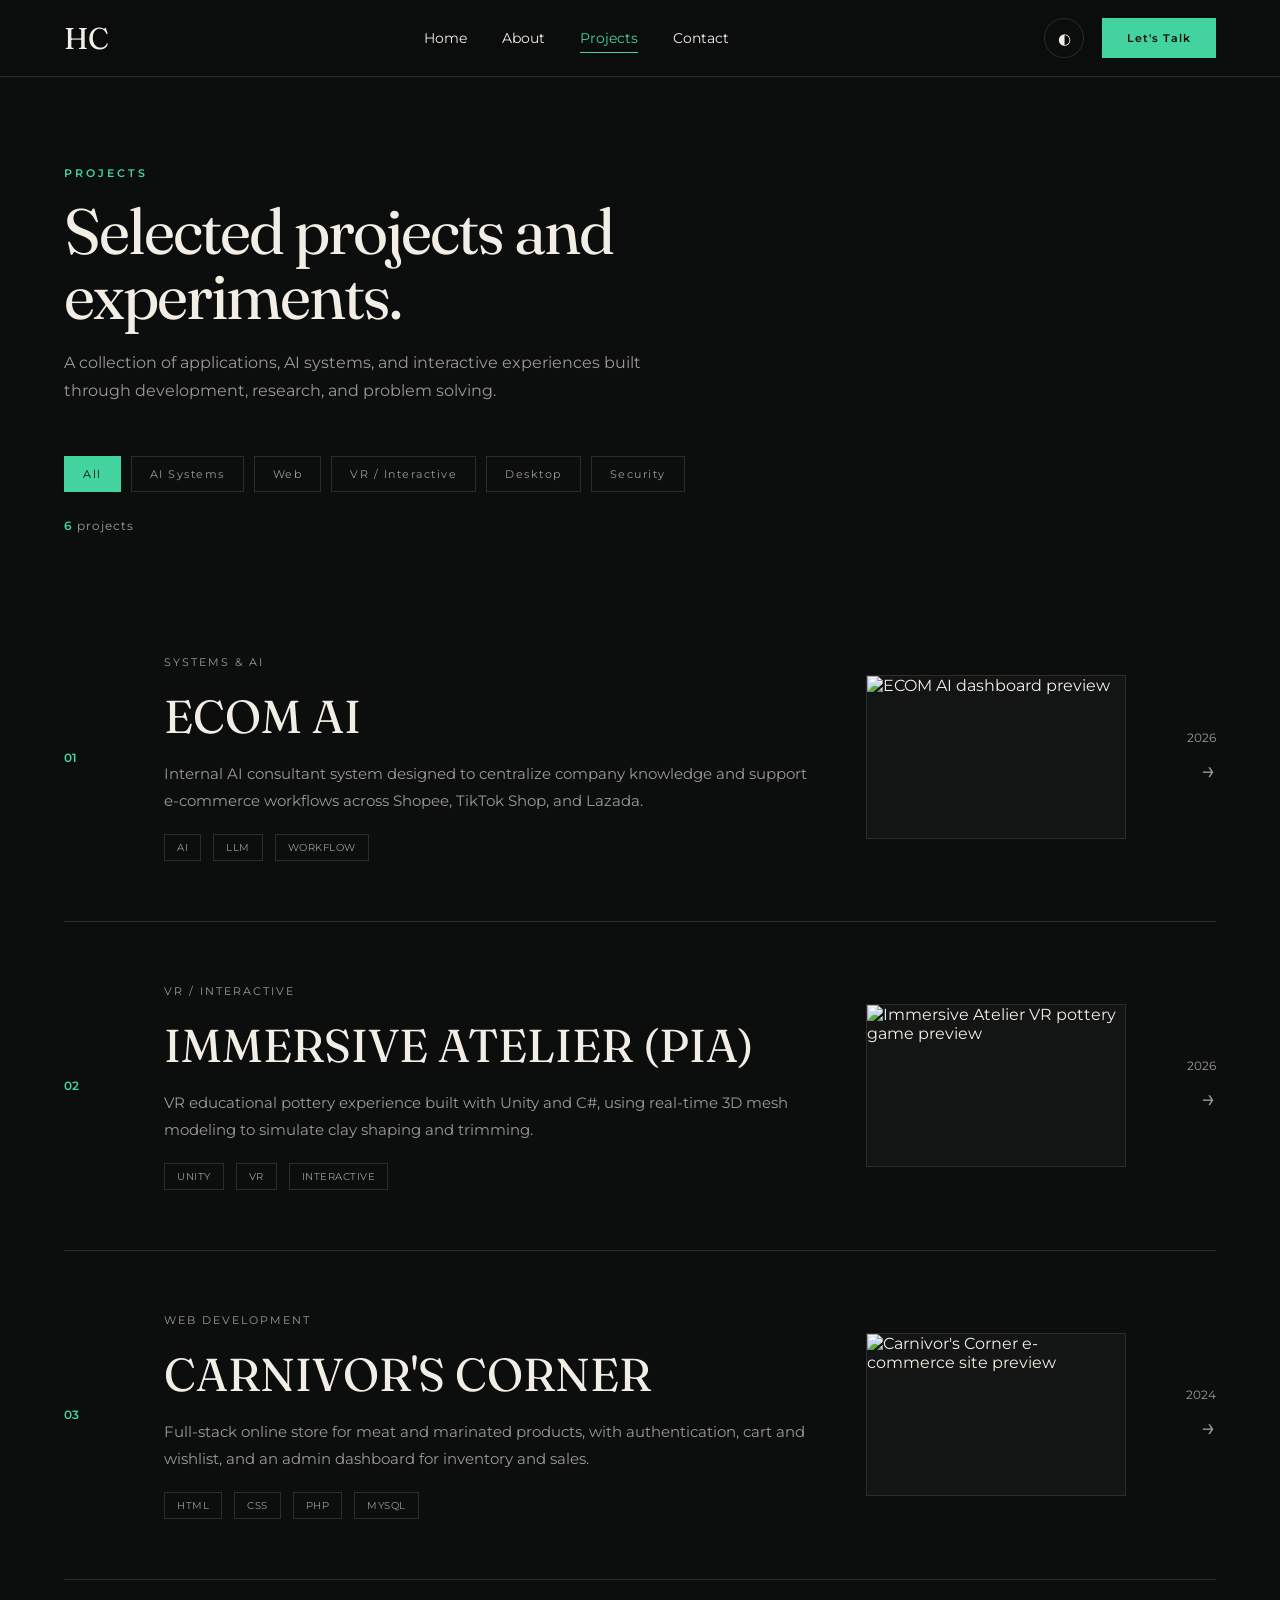
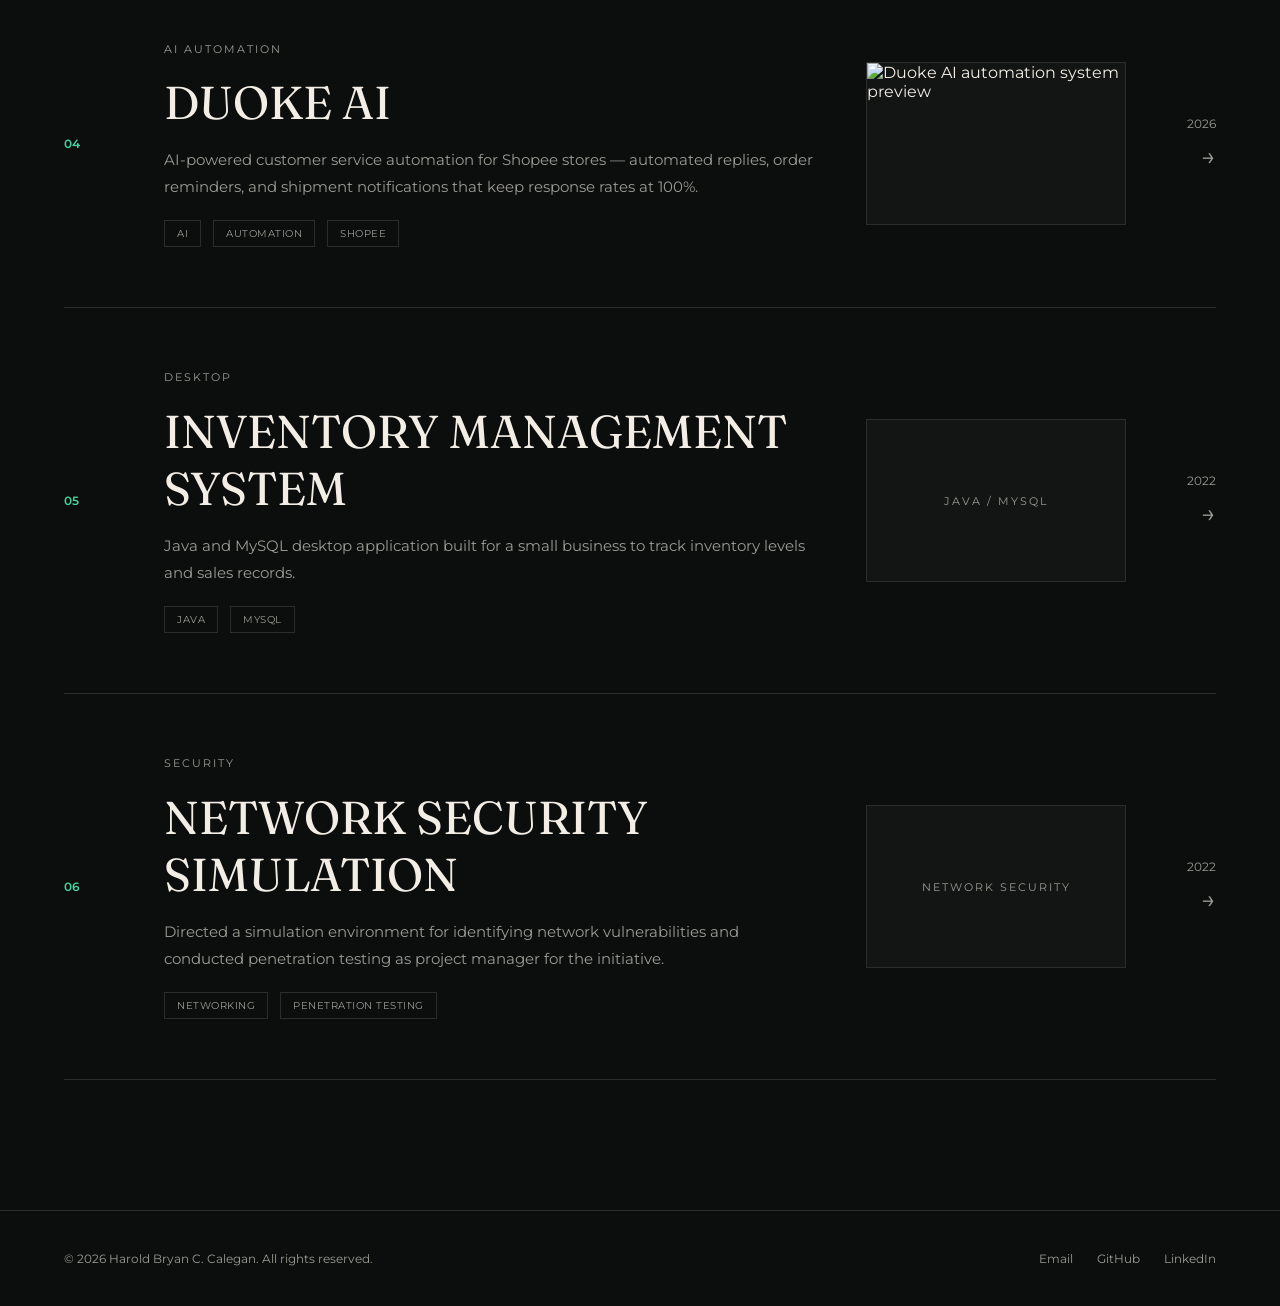
==== projects.html @ 91622338 "Rename Projects.html to projects.html" ====
<!DOCTYPE html>
<html lang="en">
<head>
    <meta charset="UTF-8">
    <meta name="viewport" content="width=device-width, initial-scale=1.0">
    <meta name="description" content="Selected projects by Harold Bryan C. Calegan — web development, AI systems, and interactive experiences.">
    <title>Projects — Harold Calegan</title>
    <link rel="preconnect" href="https://fonts.googleapis.com">
    <link rel="preconnect" href="https://fonts.gstatic.com" crossorigin>
    <link href="https://fonts.googleapis.com/css2?family=Fraunces:ital,opsz,wght@0,9..144,300..600;1,9..144,300..600&family=Montserrat:ital,wght@0,100..900;1,100..900&display=swap" rel="stylesheet">
    <link rel="stylesheet" href="Style.css">
    <script src="Scripts.js" defer></script>
</head>

<body>
    <!-- NAVIGATION -->
    <header class="site-header">
        <div class="container nav-container">
            <a href="index.html" class="logo"> HC </a>

            <nav class="main-nav" id="main-nav">
                <a href="index.html" class="nav-link">Home</a>
                <a href="index.html#about" class="nav-link">About</a>
                <a href="projects.html" class="nav-link">Projects</a>
                <a href="index.html#contact" class="nav-link">Contact</a>
            </nav>

            <div class="nav-actions">
                <button class="theme-toggle" id="theme-toggle" type="button" aria-label="Change website theme">
                    ◐
                </button>

                <a href="index.html#contact" class="contact-button">Let's Talk</a>

                <button class="nav-toggle" id="nav-toggle" type="button" aria-label="Toggle navigation menu" aria-expanded="false">
                    <span></span>
                </button>
            </div>
        </div>
    </header>

    <main>
        <section class="projects-page">
            <div class="container">

                <div class="project-header">
                    <p class="section-label"> Projects</p>
                    <h1 class="project-title"> Selected projects and experiments.</h1>
                    <p class="projects-description">A collection of applications, AI systems,
                        and interactive experiences built through
                        development, research, and problem solving. </p>
                </div>

                <!-- FILTER -->
                <div class="project-filter">
                    <button class="filter-btn active" data-filter="all">All</button>
                    <button class="filter-btn" data-filter="ai">AI Systems</button>
                    <button class="filter-btn" data-filter="web">Web</button>
                    <button class="filter-btn" data-filter="interactive">VR / Interactive</button>
                    <button class="filter-btn" data-filter="desktop">Desktop</button>
                    <button class="filter-btn" data-filter="security">Security</button>
                </div>

                <p class="project-total"><span id="project-number">6</span> projects</p>

                <!-- PROJECT LIST -->
                <div class="all-project-list">

                    <!-- ECOM AI -->
                    <a href="project-ecom-ai.html" class="all-project-row" data-category="ai">
                        <span class="row-number"> 01 </span>
                        <div class="row-info">
                            <p> SYSTEMS &amp; AI </p>
                            <h2> ECOM AI </h2>
                            <p> Internal AI consultant system designed
                                to centralize company knowledge and
                                support e-commerce workflows across
                                Shopee, TikTok Shop, and Lazada.</p>
                            <div class="row-tags">
                                <span> AI </span>
                                <span> LLM </span>
                                <span> WORKFLOW </span>
                            </div>
                        </div>
                        <div class="row-image">
                            <img src="assets/ECOM AI/ECOM AI 1.jpg" alt="ECOM AI dashboard preview">
                        </div>
                        <div class="row-meta">
                            <span>2026</span>
                            <span class="row-arrow"> → </span>
                        </div>
                    </a>

                    <!-- IMMERSIVE ATELIER -->
                    <a href="project-immersive-atelier.html" class="all-project-row" data-category="interactive">
                        <span class="row-number"> 02 </span>
                        <div class="row-info">
                            <p> VR / INTERACTIVE </p>
                            <h2> IMMERSIVE ATELIER (PIA) </h2>
                            <p> VR educational pottery experience built with
                                Unity and C#, using real-time 3D mesh modeling
                                to simulate clay shaping and trimming.</p>
                            <div class="row-tags">
                                <span> UNITY </span>
                                <span> VR </span>
                                <span> INTERACTIVE </span>
                            </div>
                        </div>
                        <div class="row-image">
                            <img src="assets/PIA/IMAGE 1.png" alt="Immersive Atelier VR pottery game preview">
                        </div>
                        <div class="row-meta">
                            <span>2026</span>
                            <span class="row-arrow"> → </span>
                        </div>
                    </a>

                    <!-- CARNIVOR'S CORNER -->
                    <a href="project-carnivors-corner.html" class="all-project-row" data-category="web">
                        <span class="row-number"> 03 </span>
                        <div class="row-info">
                            <p> WEB DEVELOPMENT </p>
                            <h2> CARNIVOR'S CORNER </h2>
                            <p> Full-stack online store for meat and marinated
                                products, with authentication, cart and wishlist,
                                and an admin dashboard for inventory and sales.</p>
                            <div class="row-tags">
                                <span> HTML </span>
                                <span> CSS </span>
                                <span> PHP </span>
                                <span> MYSQL </span>
                            </div>
                        </div>
                        <div class="row-image">
                            <img src="assets/CARNIVOR'S CORNER/IMG 1.png" alt="Carnivor's Corner e-commerce site preview">
                        </div>
                        <div class="row-meta">
                            <span>2024</span>
                            <span class="row-arrow"> → </span>
                        </div>
                    </a>

                    <!-- DUOKE AI -->
                    <a href="project-duoke-ai.html" class="all-project-row" data-category="ai">
                        <span class="row-number"> 04 </span>
                        <div class="row-info">
                            <p> AI AUTOMATION </p>
                            <h2> DUOKE AI </h2>
                            <p> AI-powered customer service automation for Shopee
                                stores — automated replies, order reminders, and
                                shipment notifications that keep response rates at 100%.</p>
                            <div class="row-tags">
                                <span> AI </span>
                                <span> AUTOMATION </span>
                                <span> SHOPEE </span>
                            </div>
                        </div>
                        <div class="row-image">
                            <img src="assets/DUOKE AI/IMG 1.png" alt="Duoke AI automation system preview">
                        </div>
                        <div class="row-meta">
                            <span>2026</span>
                            <span class="row-arrow"> → </span>
                        </div>
                    </a>

                    <!-- INVENTORY MANAGEMENT SYSTEM -->
                    <a href="project-inventory-system.html" class="all-project-row" data-category="desktop">
                        <span class="row-number"> 05 </span>
                        <div class="row-info">
                            <p> DESKTOP </p>
                            <h2> INVENTORY MANAGEMENT SYSTEM </h2>
                            <p> Java and MySQL desktop application built for a small
                                business to track inventory levels and sales records.</p>
                            <div class="row-tags">
                                <span> JAVA </span>
                                <span> MYSQL </span>
                            </div>
                        </div>
                        <div class="row-image placeholder">
                            JAVA / MYSQL
                        </div>
                        <div class="row-meta">
                            <span>2022</span>
                            <span class="row-arrow"> → </span>
                        </div>
                    </a>

                    <!-- NETWORK SECURITY SIMULATION -->
                    <a href="project-network-security.html" class="all-project-row" data-category="security">
                        <span class="row-number"> 06 </span>
                        <div class="row-info">
                            <p> SECURITY </p>
                            <h2> NETWORK SECURITY SIMULATION </h2>
                            <p> Directed a simulation environment for identifying network
                                vulnerabilities and conducted penetration testing as
                                project manager for the initiative.</p>
                            <div class="row-tags">
                                <span> NETWORKING </span>
                                <span> PENETRATION TESTING </span>
                            </div>
                        </div>
                        <div class="row-image placeholder">
                            NETWORK SECURITY
                        </div>
                        <div class="row-meta">
                            <span>2022</span>
                            <span class="row-arrow"> → </span>
                        </div>
                    </a>

                </div>
            </div>
        </section>
    </main>

    <!--Footer-->
    <footer class="site-footer">
        <div class="container">
            <p>&copy; <span id="current-year">2026</span> Harold Bryan C. Calegan. All rights reserved.</p>
            <div class="footer-links">
                <a href="mailto:caleganh@gmail.com">Email</a>
                <a href="https://github.com/HaruuuuuCalegan" target="_blank" rel="noopener noreferrer">GitHub</a>
                <a href="https://linkedin.com/in/harold-calegan-2b335b333" target="_blank" rel="noopener noreferrer">LinkedIn</a>
            </div>
        </div>
    </footer>
</body>
</html>
---- Style.css ----
/* ========================================
   ROOT VARIABLES
========================================= */

:root {

    --bg:#0c0d0d;
    --surface:#131514;
    --surface-soft:#181a18;

    --text:#f3eee5;
    --muted:#9b9b95;

    --border:#2b2d2a;

    --accent:#43d39e;
    --accent-dim: rgba(67,211,158,.14);

    --button-text:#08100d;

    --serif:"Fraunces", "Times New Roman", serif;
    --sans:"Montserrat", sans-serif;

    --header-h: 76px;

    --ease: cubic-bezier(.16,.84,.44,1);

}


[data-theme="light"] {

    --bg:#f5f2ea;
    --surface:#ffffff;
    --surface-soft:#faf9f5;

    --text:#171817;
    --muted:#666861;

    --border:#dedbd2;

    --accent:#18865b;
    --accent-dim: rgba(24,134,91,.10);

    --button-text:#ffffff;

}


/* ========================================
   RESET
========================================= */


* {

    margin:0;
    padding:0;

    box-sizing:border-box;

}


html {

    scroll-behavior:smooth;

}

@media (prefers-reduced-motion: reduce) {
    html { scroll-behavior:auto; }
    *, *::before, *::after {
        animation-duration:.01ms !important;
        animation-iteration-count:1 !important;
        transition-duration:.01ms !important;
        scroll-behavior:auto !important;
    }
}


body {

    background:var(--bg);

    color:var(--text);

    font-family:var(--sans);

    transition:
    background .4s ease,
    color .4s ease;

}


a {

    color:inherit;

    text-decoration:none;

}


img {

    max-width:100%;

    display:block;

}

button {
    font-family:var(--sans);
}


.container {

    width:min(1200px,90%);

    margin:auto;

}

:focus-visible {
    outline: 2px solid var(--accent);
    outline-offset: 3px;
}


/* ========================================
   TYPOGRAPHY
========================================= */


h1,
h2,
h3 {

    font-family:var(--serif);

    font-weight:400;

    font-optical-sizing: auto;

}


.section-label {

    color:var(--accent);

    font-size:11px;

    font-weight:600;

    letter-spacing:3px;

    text-transform:uppercase;

}


.section-title {

    font-size:clamp(45px,6vw,80px);

    line-height:.95;

    letter-spacing:-2px;

}



/* ========================================
   HEADER
========================================= */


.site-header {

    position:fixed;

    top:0;

    left:0;

    width:100%;

    z-index:1000;


    background:

    color-mix(
        in srgb,
        var(--bg) 80%,
        transparent
    );


    backdrop-filter:blur(15px);


    border-bottom:

    1px solid var(--border);

}


.nav-container {

    height:var(--header-h);

    display:flex;

    align-items:center;

    justify-content:space-between;

}



.logo {

    font-family:var(--serif);

    font-size:30px;

    letter-spacing:-1px;

}



.main-nav {

    display:flex;

    gap:35px;

}



.nav-link {

    position:relative;

    font-size:14px;

    color:var(--text);

    transition:.3s;

}

.nav-link::after {
    content:"";
    position:absolute;
    left:0;
    bottom:-6px;
    width:0;
    height:1px;
    background:var(--accent);
    transition:width .3s var(--ease);
}

.nav-link:hover::after,
.nav-link.active::after {
    width:100%;
}

.nav-link.active {
    color:var(--accent);
}



.nav-link:hover {

    color:var(--accent);

}



.nav-actions {

    display:flex;

    align-items:center;

    gap:18px;

}



.theme-toggle {

    width:40px;

    height:40px;

    border-radius:50%;


    border:

    1px solid var(--border);


    background:transparent;

    color:var(--text);

    cursor:pointer;

    font-size:15px;

    display:flex;
    align-items:center;
    justify-content:center;


    transition:.3s;

}



.theme-toggle:hover {

    border-color:var(--accent);

    color:var(--accent);

}



.contact-button {

    padding:

    13px 25px;


    background:var(--accent);

    color:var(--button-text);


    font-size:11px;

    font-weight:600;

    letter-spacing:1px;


    transition:.3s;

}



.contact-button:hover {

    transform:translateY(-2px);

}


/* MOBILE NAV TOGGLE */

.nav-toggle {

    display:none;

    width:40px;
    height:40px;
    border:1px solid var(--border);
    border-radius:50%;
    background:transparent;
    cursor:pointer;
    position:relative;

}

.nav-toggle span,
.nav-toggle span::before,
.nav-toggle span::after {
    content:"";
    position:absolute;
    left:11px;
    width:18px;
    height:1px;
    background:var(--text);
    transition:.3s var(--ease);
}

.nav-toggle span { top:19px; }
.nav-toggle span::before { top:-6px; }
.nav-toggle span::after { top:6px; }

.nav-toggle.open span { background:transparent; }
.nav-toggle.open span::before { top:0; transform:rotate(45deg); background:var(--accent); }
.nav-toggle.open span::after { top:0; transform:rotate(-45deg); background:var(--accent); }



/* ========================================
   HERO
========================================= */


.hero {

    min-height:100vh;

    padding-top:calc(var(--header-h) + 74px);

    padding-bottom:100px;

}



.hero-grid {

    display:grid;

    grid-template-columns:

    1fr .9fr;


    gap:70px;

    align-items:center;

}


.hero-eyebrow {

    color:var(--accent);
    letter-spacing:3px;
    font-size:12px;
    font-weight:600;

}



.hero-title {

    margin:35px 0;

    font-size:

    clamp(65px,8vw,120px);


    line-height:.88;

    letter-spacing:-5px;

    animation:

    titleReveal .9s var(--ease) forwards;

}



@keyframes titleReveal {


from {

    opacity:0;

    transform:
    translateY(40px);

}


to {

    opacity:1;

    transform:
    translateY(0);

}


}



.hero-content h2 {

    font-size:30px;
    color:var(--muted);

}



.hero-description {

    margin-top:30px;

    max-width:520px;

    color:var(--muted);

    line-height:1.9;

    font-size:17px;

}



.hero-buttons {

    margin-top:40px;

    display:flex;

    gap:15px;

    flex-wrap:wrap;

}



.button {

    padding:16px 32px;

    border:

    1px solid var(--border);

    font-size:12px;
    font-weight:600;
    letter-spacing:.5px;

    transition:.3s;

}



.button:hover {

    transform:
    translateY(-3px);

}



.button-primary {

    background:var(--accent);

    color:var(--button-text);
    border-color:var(--accent);

}

.button-primary:hover {
    box-shadow: 0 10px 30px -12px var(--accent-dim);
}

.button-secondary {
    background:transparent;
    color:var(--text);
}

.button-secondary:hover {
    border-color:var(--accent);
    color:var(--accent);
}


.hero-bottom {

    display:flex;
    gap:50px;
    margin-top:55px;
    padding-top:30px;
    border-top:1px solid var(--border);
    max-width:520px;

}

.hero-bottom > div {
    display:flex;
    flex-direction:column;
    gap:8px;
}

.hero-small-label {

    color:var(--muted);
    font-size:10px;
    letter-spacing:2px;

}

.hero-bottom strong {
    font-size:14px;
    font-weight:600;
}

.status-dot {
    display:inline-block;
    width:7px;
    height:7px;
    border-radius:50%;
    background:var(--accent);
    margin-right:8px;
    box-shadow:0 0 0 0 var(--accent-dim);
    animation:pulse 2.2s infinite;
}

@keyframes pulse {
    0% { box-shadow:0 0 0 0 rgba(67,211,158,.5); }
    70% { box-shadow:0 0 0 8px rgba(67,211,158,0); }
    100% { box-shadow:0 0 0 0 rgba(67,211,158,0); }
}



/* HERO IMAGE */


.hero-visual {

    position:relative;

}


.hero-image-wrap {

    border:1px solid var(--border);
    overflow:hidden;
    aspect-ratio: 4/5;

}


.hero-image-wrap img {

    width:100%;
    height:100%;
    object-fit:cover;

    filter:grayscale(100%);
    transition:.6s var(--ease);

}



.hero-image-wrap img:hover {

    filter:grayscale(0);
    transform:scale(1.03);

}


.hero-stats-row {

    position:relative;
    margin-top:-45px;
    margin-left:-30px;
    display:flex;
    gap:1px;
    background:var(--border);
    border:1px solid var(--border);
    width:calc(100% + 30px);
    max-width:420px;

}


.hero-stat {

    flex:1;

    padding:20px 18px;


    background:var(--surface);

}



.hero-stat strong {

    display:block;

    font-size:30px;

    font-family:var(--serif);
    color:var(--accent);

}

.hero-stat span {
    display:block;
    margin-top:6px;
    font-size:9px;
    letter-spacing:1px;
    color:var(--muted);
    line-height:1.4;
}



/* ========================================
   PROJECTS
========================================= */


.work-section,
.projects-page {

    padding:130px 0;

}

.projects-page {
    padding-top:calc(var(--header-h) + 90px);
}


.work-header {

    display:flex;
    justify-content:space-between;
    align-items:flex-end;
    flex-wrap:wrap;
    gap:20px;

}

.projects-link {
    font-size:12px;
    letter-spacing:1px;
    border-bottom:1px solid var(--border);
    padding-bottom:4px;
    transition:.3s;
}

.projects-link:hover {
    color:var(--accent);
    border-color:var(--accent);
}


.all-project-list,
.project-list {

    margin-top:60px;

}



.all-project-row,
.project-row {


    display:grid;


    grid-template-columns:

    70px 1fr 260px 60px;


    gap:30px;


    align-items:center;


    padding:60px 0;


    border-bottom:

    1px solid var(--border);


    transition:transform .4s var(--ease);


}



.all-project-row:hover,
.project-row:hover {

    transform:
    translateX(12px);

}



.row-number,
.project-number {

    color:var(--accent);

    font-size:12px;
    font-weight:600;

}


.row-info h2,
.project-info h3 {

    font-size:

    clamp(30px,3.6vw,48px);

    margin:15px 0;

}



.row-info p,
.project-description {

    max-width:650px;

    color:var(--muted);

    line-height:1.8;

    font-size:15px;

}

.row-info > p:first-child,
.project-category {
    font-size:11px;
    letter-spacing:2px;
    color:var(--muted);
}



.row-image,
.project-preview {

    overflow:hidden;
    border:1px solid var(--border);
    background:var(--surface);

}



.row-image img,
.project-preview img {

    width:100%;

    aspect-ratio:16/10;

    object-fit:cover;

    transition:.5s;

}


.row-image.placeholder {
    aspect-ratio:16/10;
    display:flex;
    align-items:center;
    justify-content:center;
    color:var(--muted);
    font-size:11px;
    letter-spacing:2px;
    text-align:center;
    padding:10px;
}



.all-project-row:hover img,
.project-row:hover img {

    transform:
    scale(1.08);

}



.row-tags span,
.project-tags span {

    display:inline-block;

    margin-top:20px;

    margin-right:8px;


    padding:

    6px 12px;


    border:

    1px solid var(--border);


    font-size:10px;
    letter-spacing:.5px;
    color:var(--muted);

}



.row-arrow,
.project-arrow {

    font-size:25px;

    transition:.3s;
    justify-self:end;

}


.all-project-row:hover .row-arrow,
.project-row:hover .project-arrow {

    transform:
    translateX(8px);

    color:var(--accent);

}

.row-meta,
.project-meta {
    display:flex;
    flex-direction:column;
    align-items:flex-end;
    gap:10px;
    color:var(--muted);
    font-size:12px;
}


/* PROJECTS PAGE HEADER + FILTER */

.project-header {
    max-width:760px;
}

.project-title {
    margin:18px 0 20px;
    font-size:clamp(40px,5.5vw,64px);
    line-height:1.02;
    letter-spacing:-2px;
}

.projects-description {
    color:var(--muted);
    line-height:1.8;
    font-size:16px;
    max-width:620px;
}

.project-filter {
    display:flex;
    flex-wrap:wrap;
    gap:10px;
    margin-top:50px;
}

.filter-btn {
    background:transparent;
    border:1px solid var(--border);
    color:var(--muted);
    padding:10px 18px;
    font-size:11px;
    letter-spacing:1.5px;
    cursor:pointer;
    transition:.3s;
}

.filter-btn:hover {
    color:var(--text);
    border-color:var(--text);
}

.filter-btn.active {
    background:var(--accent);
    color:var(--button-text);
    border-color:var(--accent);
}

.project-total {
    margin-top:26px;
    color:var(--muted);
    font-size:12px;
    letter-spacing:1px;
}

.project-total span {
    color:var(--accent);
    font-weight:600;
}

.all-project-row.is-hidden {
    display:none;
}

/* ========================================
   ABOUT
========================================= */


.about-section {

    padding:130px 0;

}


.about-grid {

    display:grid;

    grid-template-columns:

    .8fr 1.2fr;


    gap:100px;

}



.about-heading h2 {


    font-size:

    clamp(50px,6vw,85px);


    line-height:.95;

    letter-spacing:-3px;


}



.about-heading span {

    display:block;

    color:var(--accent);

    font-style:italic;

}



.about-content {

    max-width:650px;

}



.about-content p {

    color:var(--muted);

    font-size:17px;

    line-height:1.9;

    margin-bottom:25px;

}



.about-facts {

    display:grid;

    grid-template-columns:

    repeat(2,1fr);


    gap:30px;


    margin-top:50px;


}



.about-facts div {


    padding-top:25px;


    border-top:

    1px solid var(--border);


}



.about-facts span {

    display:block;

    color:var(--muted);

    font-size:10px;

    letter-spacing:2px;

    margin-bottom:10px;

}



.about-facts strong {

    font-size:15px;

}

.about-facts strong.available {
    color:var(--accent);
}




/* ========================================
   SKILLS / CAPABILITIES
========================================= */


.skills-section {

    padding:130px 0;

}



.skills-header {

    display:flex;
    justify-content:space-between;
    align-items:flex-end;
    flex-wrap:wrap;
    gap:30px;

    margin-bottom:70px;

}

.skills-intro {
    color:var(--muted);
    max-width:360px;
    line-height:1.8;
    font-size:15px;
}



.skills-list {

    border-top:

    1px solid var(--border);

}



.skill-item {

    display:grid;

    grid-template-columns:

    80px 1fr;


    gap:40px;


    padding:60px 0;


    border-bottom:

    1px solid var(--border);


    transition:.4s;

}

.skill-item:hover {
    background:var(--accent-dim);
}



.skill-number {

    color:var(--accent);

    font-size:12px;
    font-weight:600;

}



.skill-main h3 {

    font-size:

    clamp(32px,4vw,52px);


    letter-spacing:-1px;

    margin-bottom:20px;


}



.skill-main p {

    max-width:650px;

    color:var(--muted);

    font-size:16px;

    line-height:1.8;

}



.skill-tags {

    margin-top:25px;

    display:flex;
    flex-wrap:wrap;
    gap:8px;

}



.skill-tags span {


    display:inline-block;


    padding:

    7px 13px;


    border:

    1px solid var(--border);


    color:var(--muted);


    font-size:10px;

    letter-spacing:1px;

}



/* TECHNOLOGY GRID */


.tech-stack {
    margin-top:110px;
}

.tech-stack-heading {
    margin-bottom:10px;
}

.tech-stack-heading h3 {
    font-size:clamp(26px,3vw,34px);
    margin-top:10px;
}


.tech-grid {


    display:grid;


    grid-template-columns:

    repeat(3,1fr);


    margin-top:40px;


    border-top:

    1px solid var(--border);


    border-left:

    1px solid var(--border);


}



.tech-group {


    padding:40px;


    min-height:160px;


    border-right:

    1px solid var(--border);


    border-bottom:

    1px solid var(--border);

    transition:.3s;


}

.tech-group:hover {
    background:var(--surface-soft);
}



.tech-label {


    color:var(--accent);


    font-size:10px;


    letter-spacing:2px;


}



.tech-group p {


    margin-top:25px;


    font-size:16px;


    line-height:1.7;


}





/* ========================================
   CREDENTIALS / CERTIFICATES
========================================= */


.credential-section {


    padding:130px 0;


}


.credential-section .section-title {
    max-width:820px;
    margin-top:18px;
}



.credentials-list {


    margin-top:60px;


}



.credential-row {


    display:grid;


    grid-template-columns:

    60px 1fr 330px;


    gap:40px;


    align-items:center;


    padding:50px 0;


    border-bottom:

    1px solid var(--border);


    transition:.4s;


}



.credential-row:hover {


    transform:

    translateX(10px);


}



.credential-number {


    color:var(--accent);

    font-size:12px;
    font-weight:600;


}



.credential-info h3 {


    font-size:

    clamp(24px,2.6vw,34px);


    margin:10px 0;


    letter-spacing:-.5px;


}



.credential-info p {


    color:var(--muted);

    font-size:12px;

    letter-spacing:1px;


}



.credential-image {


    overflow:hidden;


    border:

    1px solid var(--border);


    background:white;


    padding:10px;


}



.credential-image img {


    width:100%;


    height:200px;


    object-fit:contain;


    transition:.5s;


}



.credential-row:hover .credential-image img {


    transform:

    scale(1.05);


}





/* ========================================
   CONTACT
========================================= */


.contact-section {


    padding:130px 0;


}



.contact-card {


    display:grid;


    grid-template-columns:

    1fr 1fr;


    border:

    1px solid var(--border);


}



.contact-form-side {


    background:

    var(--accent);


    color:

    #101010;


    padding:70px;


}



.contact-form-side h2 {


    font-size:

    clamp(45px,5vw,70px);


    line-height:1;


    margin:20px 0;


}

.contact-form-intro {
    color:#0e1a14;
    opacity:.75;
    max-width:400px;
    line-height:1.6;
}



.contact-form {


    margin-top:45px;


}



.form-field {


    margin-bottom:30px;


}



.form-field label {


    display:block;


    font-size:10px;


    letter-spacing:2px;


    margin-bottom:10px;


}



.contact-form input,

.contact-form textarea {


    width:100%;


    background:transparent;


    border:none;


    border-bottom:

    1px solid rgba(0,0,0,.35);


    padding:15px 0;


    font-family:var(--sans);


    color:#000;


    outline:none;

    resize:vertical;


}

.contact-form input::placeholder,
.contact-form textarea::placeholder {
    color:rgba(0,0,0,.4);
}



.contact-submit {


    margin-top:20px;

    display:inline-flex;
    align-items:center;
    gap:10px;


    padding:15px 35px;


    background:#101010;


    color:white;


    border:none;


    cursor:pointer;


    font-size:11px;

    font-weight:600;


    letter-spacing:2px;

    transition:.3s;


}

.contact-submit:hover {
    transform:translateY(-2px);
}



.contact-info-side {


    padding:70px;


}



.contact-info-side h2 {


    font-size:

    clamp(45px,5vw,70px);


    line-height:1;


}



.contact-info-intro {


    margin:30px 0;


    color:var(--muted);


    line-height:1.8;


    font-size:16px;


}



.contact-info-item {


    display:flex;


    gap:20px;


    align-items:center;


    padding:25px 0;


    border-bottom:

    1px solid var(--border);

    transition:.3s;


}

a.contact-info-item:hover {
    padding-left:8px;
}

a.contact-info-item:hover .contact-icon {
    border-color:var(--accent);
    color:var(--accent);
}



.contact-icon {


    width:42px;

    height:42px;

    flex-shrink:0;


    display:grid;


    place-items:center;


    border-radius:50%;


    border:

    1px solid var(--border);

    transition:.3s;


}



.contact-info-text {


    display:flex;


    flex-direction:column;


    gap:5px;


}



.contact-info-text small {


    color:var(--muted);


    font-size:10px;


    letter-spacing:2px;


}



.contact-status {

    display:flex;
    align-items:center;

    margin-top:40px;


    color:var(--muted);


    font-size:11px;


    letter-spacing:1px;


}




/* ========================================
   FOOTER
========================================= */


.site-footer {


    padding:40px 0;


    border-top:

    1px solid var(--border);


    color:var(--muted);


    font-size:12px;

    display:flex;
    justify-content:space-between;
    align-items:center;
    gap:20px;
    flex-wrap:wrap;


}

.site-footer .container {
    display:flex;
    justify-content:space-between;
    align-items:center;
    gap:20px;
    flex-wrap:wrap;
}

.footer-links {
    display:flex;
    gap:24px;
}

.footer-links a {
    transition:.3s;
}

.footer-links a:hover {
    color:var(--accent);
}




/* ========================================
   SCROLL REVEAL
========================================= */


.reveal {


    opacity:0;


    transform:

    translateY(40px);


    transition:

    .8s ease;


}



.reveal.active {


    opacity:1;


    transform:none;


}





/* ========================================
   RESPONSIVE
========================================= */


@media(max-width:900px){



.nav-container {


    height:70px;


}



.main-nav {

    position:fixed;
    top:70px;
    left:0;
    width:100%;
    flex-direction:column;
    gap:0;
    background:var(--bg);
    border-bottom:1px solid var(--border);

    max-height:0;
    overflow:hidden;
    transition:max-height .4s var(--ease);

}

.main-nav.open {
    max-height:320px;
}

.main-nav .nav-link {
    padding:18px 24px;
    border-bottom:1px solid var(--border);
    width:100%;
}

.nav-toggle {
    display:block;
}



.hero {


    padding-top:calc(var(--header-h) + 40px);


}



.hero-grid {


    grid-template-columns:1fr;


}



.hero-title {


    font-size:60px;


}


.hero-stats-row {
    margin-left:0;
    width:100%;
    max-width:none;
    flex-wrap:wrap;
}


.about-grid {


    grid-template-columns:1fr;


    gap:50px;


}



.about-facts {


    grid-template-columns:1fr;


}



.skill-item {


    grid-template-columns:1fr;


    gap:20px;


}


.skills-header {
    flex-direction:column;
    align-items:flex-start;
}



.tech-grid {


    grid-template-columns:1fr;


}



.all-project-row,
.project-row {


    grid-template-columns:1fr;

}

.row-meta,
.project-meta {
    flex-direction:row;
    justify-content:space-between;
    align-items:center;
}



.credential-row {


    grid-template-columns:1fr;


}



.credential-image {


    max-width:100%;


}



.contact-card {


    grid-template-columns:1fr;


}



.contact-form-side,

.contact-info-side {


    padding:40px 25px;


}


}


/* ========================================
   PROJECT DETAIL PAGE
========================================= */

.back-link {

    display:inline-flex;
    align-items:center;
    gap:8px;

    margin-bottom:40px;

    font-size:12px;
    letter-spacing:1px;
    color:var(--muted);

    transition:.3s;

}

.back-link:hover {
    color:var(--accent);
}

.back-link span {
    transition:transform .3s var(--ease);
}

.back-link:hover span {
    transform:translateX(-4px);
}

.project-hero-banner {

    position:relative;
    overflow:hidden;

    padding-top:150px;
    padding-bottom:60px;

    border-bottom:1px solid var(--border);

}

.project-hero-banner::before {

    content:"";
    position:absolute;
    inset:0;
    z-index:0;

    opacity:.9;

}

.banner-ai::before {
    background:
        linear-gradient(115deg, transparent 40%, rgba(67,211,158,.16) 40%, rgba(67,211,158,.16) 62%, transparent 62%),
        radial-gradient(ellipse at 15% 20%, rgba(67,211,158,.28), transparent 55%),
        radial-gradient(ellipse at 85% 90%, rgba(90,60,180,.22), transparent 55%);
}

.banner-interactive::before {
    background:
        linear-gradient(115deg, transparent 40%, rgba(147,112,219,.18) 40%, rgba(147,112,219,.18) 62%, transparent 62%),
        radial-gradient(ellipse at 15% 20%, rgba(147,112,219,.3), transparent 55%),
        radial-gradient(ellipse at 85% 90%, rgba(67,211,158,.18), transparent 55%);
}

.banner-web::before {
    background:
        linear-gradient(115deg, transparent 40%, rgba(201,72,63,.18) 40%, rgba(201,72,63,.18) 62%, transparent 62%),
        radial-gradient(ellipse at 15% 20%, rgba(201,72,63,.28), transparent 55%),
        radial-gradient(ellipse at 85% 90%, rgba(67,211,158,.16), transparent 55%);
}

.banner-desktop::before {
    background:
        linear-gradient(115deg, transparent 40%, rgba(90,130,220,.18) 40%, rgba(90,130,220,.18) 62%, transparent 62%),
        radial-gradient(ellipse at 15% 20%, rgba(90,130,220,.28), transparent 55%),
        radial-gradient(ellipse at 85% 90%, rgba(67,211,158,.16), transparent 55%);
}

.banner-security::before {
    background:
        linear-gradient(115deg, transparent 40%, rgba(224,168,60,.18) 40%, rgba(224,168,60,.18) 62%, transparent 62%),
        radial-gradient(ellipse at 15% 20%, rgba(224,168,60,.28), transparent 55%),
        radial-gradient(ellipse at 85% 90%, rgba(67,211,158,.16), transparent 55%);
}

.project-hero-banner .container {
    position:relative;
    z-index:1;
}

.project-hero-category {
    color:var(--accent);
    font-size:11px;
    font-weight:600;
    letter-spacing:3px;
    text-transform:uppercase;
}

.project-hero-title {

    margin-top:20px;

    font-size:clamp(50px,9vw,110px);
    line-height:.92;
    letter-spacing:-3px;

}


.project-meta-strip {

    padding:40px 0;
    border-bottom:1px solid var(--border);

}

.project-meta-row {

    display:grid;
    grid-template-columns:repeat(4,1fr);
    gap:30px;

}

.project-meta-row span {
    display:block;
    color:var(--muted);
    font-size:10px;
    letter-spacing:2px;
    margin-bottom:10px;
}

.project-meta-row strong {
    font-size:15px;
    font-weight:600;
}


.project-body {

    padding:100px 0;

}

.project-body-grid {

    display:grid;
    grid-template-columns:1.6fr 1fr;
    gap:90px;
    align-items:start;

}

.project-description p {

    color:var(--muted);
    font-size:17px;
    line-height:1.9;
    margin-bottom:25px;
    max-width:640px;

}

.project-tags {

    display:flex;
    flex-wrap:wrap;
    gap:8px;
    margin-top:35px;

}

.project-tags span {

    padding:8px 14px;
    border:1px solid var(--border);
    font-size:10px;
    letter-spacing:1px;
    color:var(--muted);

}


.project-sidebar {

    border:1px solid var(--border);
    padding:35px;
    background:var(--surface);

}

.sidebar-label {

    color:var(--accent);
    font-size:10px;
    font-weight:600;
    letter-spacing:2px;
    margin-bottom:10px;
    display:block;

}

.sidebar-list li {

    list-style:none;
    display:flex;
    gap:12px;
    padding:16px 0;
    border-bottom:1px solid var(--border);
    font-size:14px;
    color:var(--text);

}

.sidebar-list li:last-child {
    border-bottom:none;
}

.sidebar-list li::before {
    content:"—";
    color:var(--accent);
    flex-shrink:0;
}


.project-gallery-section {

    padding-bottom:130px;

}


/* CAROUSEL GALLERY */

.project-carousel {

    position:relative;
    border:1px solid var(--border);
    background:var(--surface);
    overflow:hidden;

}

.carousel-track {

    display:flex;
    transition:transform .5s var(--ease);

}

.carousel-track figure {

    flex:0 0 100%;
    margin:0;

}

.carousel-track img {

    width:100%;
    aspect-ratio:16/9;
    object-fit:cover;
    display:block;

}

.carousel-track figcaption {

    padding:14px 20px;
    font-size:11px;
    letter-spacing:.5px;
    color:var(--muted);
    border-top:1px solid var(--border);

}

.carousel-arrow {

    position:absolute;
    top:0;
    bottom:44px;
    display:flex;
    align-items:center;

    width:64px;

    background:transparent;
    border:none;
    color:var(--text);
    font-size:26px;
    cursor:pointer;

    opacity:0;
    transition:.3s;

}

.project-carousel:hover .carousel-arrow {
    opacity:1;
}

.carousel-arrow::before {
    content:"";
    position:absolute;
    inset:0;
    background:linear-gradient(90deg, rgba(0,0,0,.35), transparent);
}

.carousel-next.carousel-arrow::before {
    background:linear-gradient(270deg, rgba(0,0,0,.35), transparent);
}

.carousel-arrow span {
    position:relative;
    z-index:1;
}

.carousel-prev {
    left:0;
    justify-content:flex-start;
    padding-left:18px;
}

.carousel-next {
    right:0;
    justify-content:flex-end;
    padding-right:18px;
}

.carousel-arrow:hover {
    color:var(--accent);
}

.carousel-dots {

    display:flex;
    justify-content:center;
    gap:8px;
    padding:16px 0;
    border-top:1px solid var(--border);

}

.carousel-dot {

    width:7px;
    height:7px;
    border-radius:50%;
    border:none;
    background:var(--border);
    cursor:pointer;
    padding:0;
    transition:.3s;

}

.carousel-dot.active {
    background:var(--accent);
    width:20px;
    border-radius:4px;
}

.project-carousel.single-image .carousel-arrow,
.project-carousel.single-image .carousel-dots {
    display:none;
}


.project-nav-footer {

    display:flex;
    justify-content:space-between;
    align-items:center;
    gap:20px;
    flex-wrap:wrap;
    padding:60px 0;
    border-top:1px solid var(--border);

}

.project-nav-footer a {
    font-size:13px;
    display:flex;
    align-items:center;
    gap:10px;
    transition:.3s;
}

.project-nav-footer a:hover {
    color:var(--accent);
}


@media(max-width:900px){

    .project-hero-banner {
        padding-top:120px;
    }

    .project-meta-row {
        grid-template-columns:repeat(2,1fr);
        row-gap:24px;
    }

    .project-body-grid {
        grid-template-columns:1fr;
        gap:50px;
    }

    .project-sidebar {
        order:-1;
    }

    .carousel-arrow {
        opacity:1;
        width:44px;
    }

}
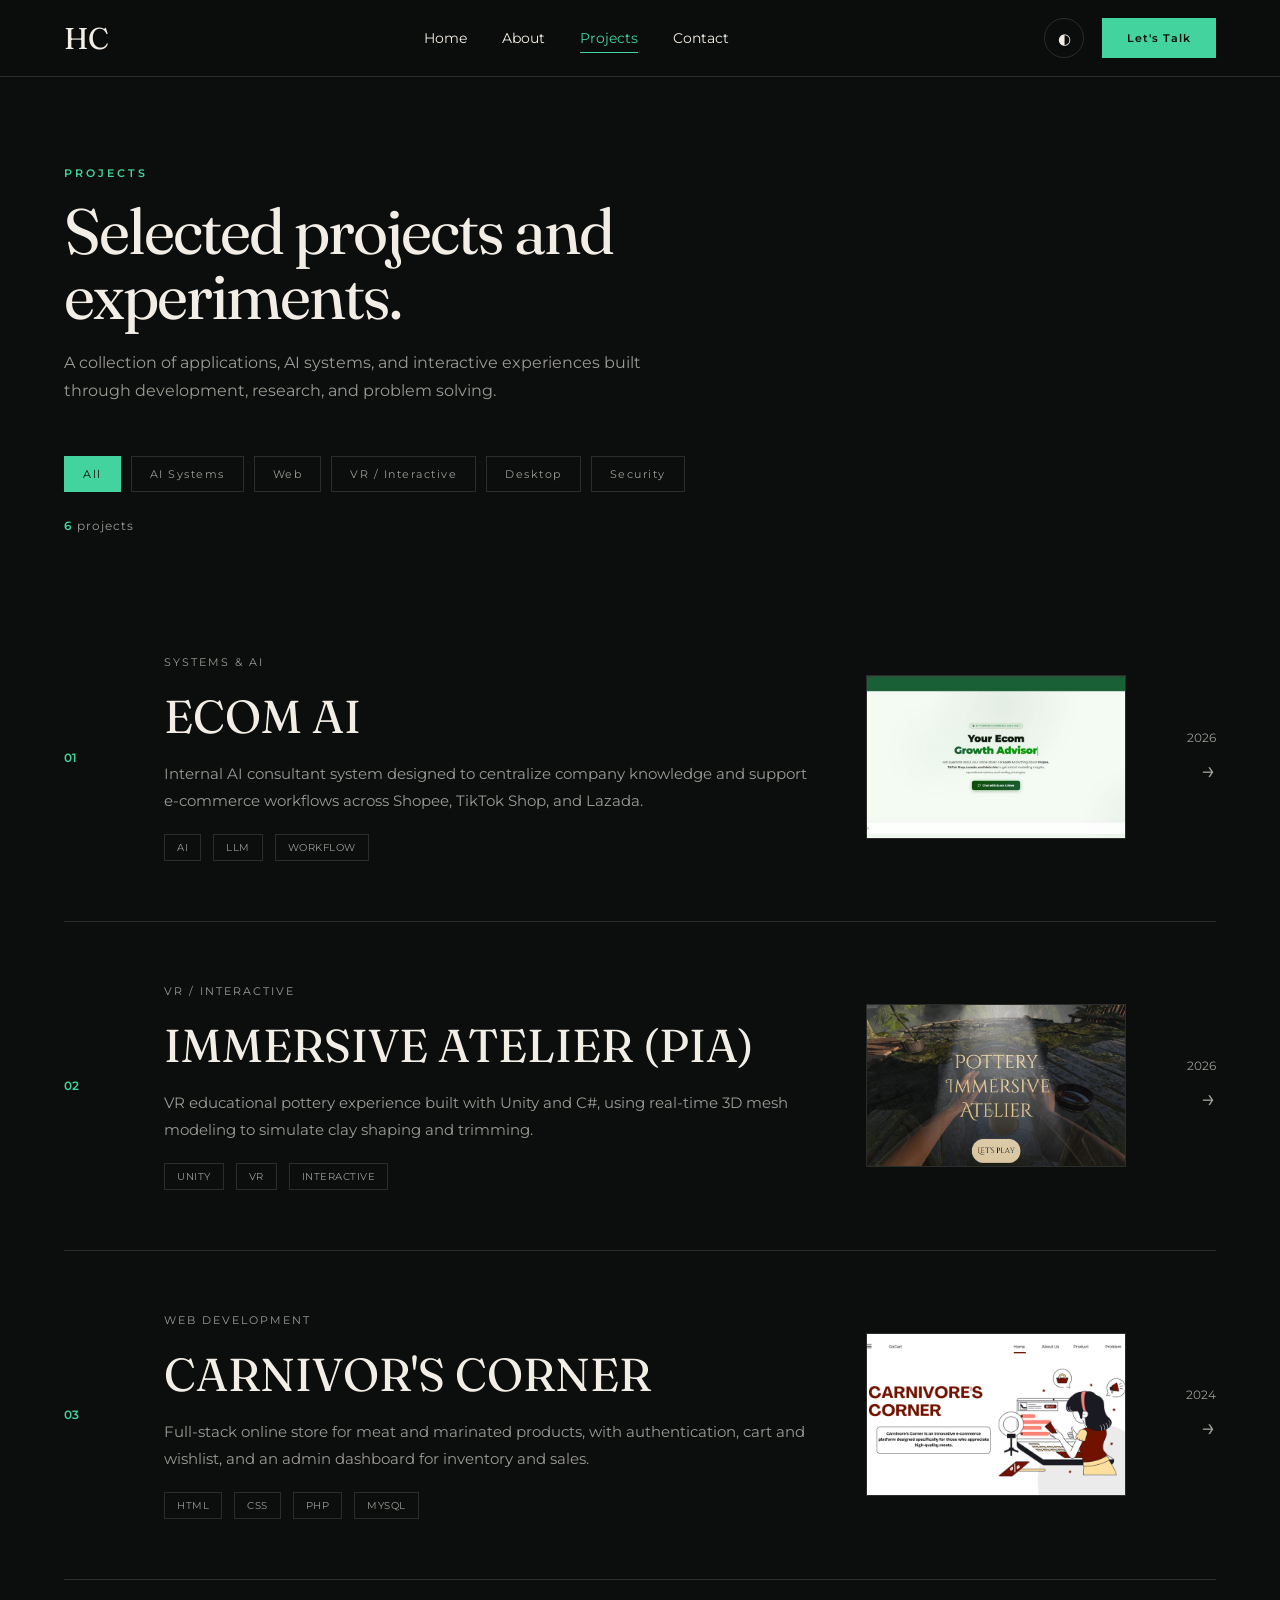
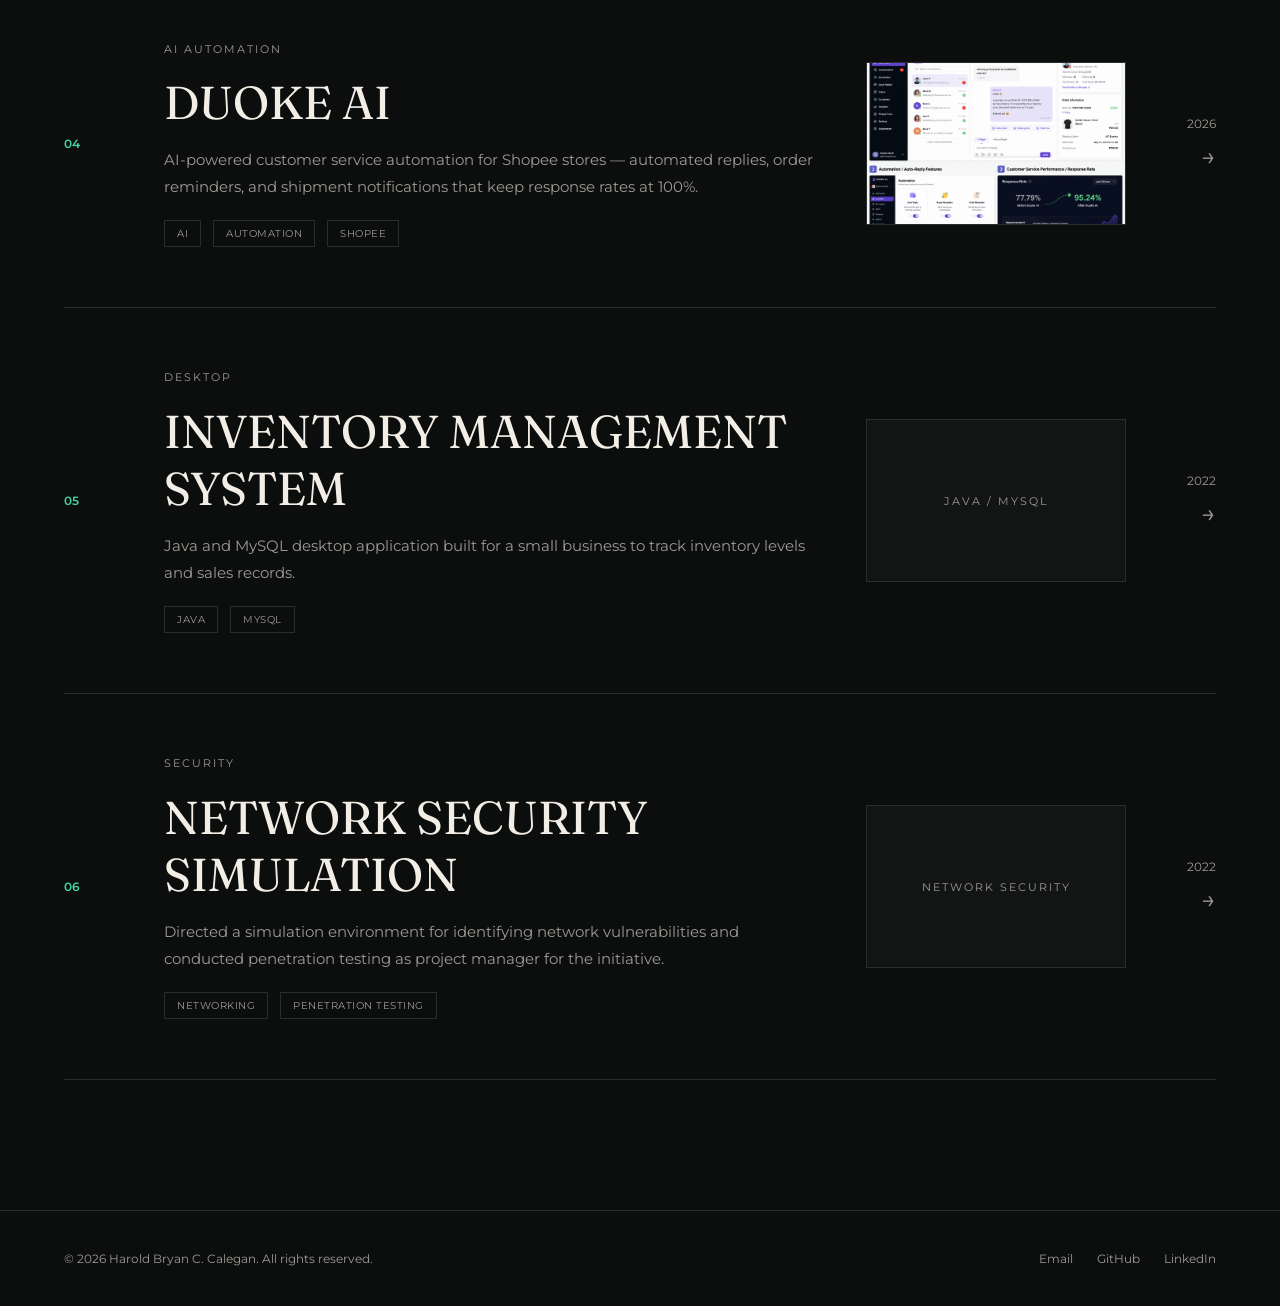
==== commit d6fc882e: "Update projects.html" ====
--- a/projects.html
+++ b/projects.html
@@ -8,8 +8,8 @@
     <link rel="preconnect" href="https://fonts.googleapis.com">
     <link rel="preconnect" href="https://fonts.gstatic.com" crossorigin>
     <link href="https://fonts.googleapis.com/css2?family=Fraunces:ital,opsz,wght@0,9..144,300..600;1,9..144,300..600&family=Montserrat:ital,wght@0,100..900;1,100..900&display=swap" rel="stylesheet">
-    <link rel="stylesheet" href="Style.css">
-    <script src="Scripts.js" defer></script>
+    <link rel="stylesheet" href="style.css">
+    <script src="scripts.js" defer></script>
 </head>
 
 <body>
--- a/style.css
+++ b/style.css
@@ -0,0 +1,2715 @@
+/* ========================================
+   ROOT VARIABLES
+========================================= */
+
+:root {
+
+    --bg:#0c0d0d;
+    --surface:#131514;
+    --surface-soft:#181a18;
+
+    --text:#f3eee5;
+    --muted:#9b9b95;
+
+    --border:#2b2d2a;
+
+    --accent:#43d39e;
+    --accent-dim: rgba(67,211,158,.14);
+
+    --button-text:#08100d;
+
+    --serif:"Fraunces", "Times New Roman", serif;
+    --sans:"Montserrat", sans-serif;
+
+    --header-h: 76px;
+
+    --ease: cubic-bezier(.16,.84,.44,1);
+
+}
+
+
+[data-theme="light"] {
+
+    --bg:#f5f2ea;
+    --surface:#ffffff;
+    --surface-soft:#faf9f5;
+
+    --text:#171817;
+    --muted:#666861;
+
+    --border:#dedbd2;
+
+    --accent:#18865b;
+    --accent-dim: rgba(24,134,91,.10);
+
+    --button-text:#ffffff;
+
+}
+
+
+/* ========================================
+   RESET
+========================================= */
+
+
+* {
+
+    margin:0;
+    padding:0;
+
+    box-sizing:border-box;
+
+}
+
+
+html {
+
+    scroll-behavior:smooth;
+
+}
+
+@media (prefers-reduced-motion: reduce) {
+    html { scroll-behavior:auto; }
+    *, *::before, *::after {
+        animation-duration:.01ms !important;
+        animation-iteration-count:1 !important;
+        transition-duration:.01ms !important;
+        scroll-behavior:auto !important;
+    }
+}
+
+
+body {
+
+    background:var(--bg);
+
+    color:var(--text);
+
+    font-family:var(--sans);
+
+    transition:
+    background .4s ease,
+    color .4s ease;
+
+}
+
+
+a {
+
+    color:inherit;
+
+    text-decoration:none;
+
+}
+
+
+img {
+
+    max-width:100%;
+
+    display:block;
+
+}
+
+button {
+    font-family:var(--sans);
+}
+
+
+.container {
+
+    width:min(1200px,90%);
+
+    margin:auto;
+
+}
+
+:focus-visible {
+    outline: 2px solid var(--accent);
+    outline-offset: 3px;
+}
+
+
+/* ========================================
+   TYPOGRAPHY
+========================================= */
+
+
+h1,
+h2,
+h3 {
+
+    font-family:var(--serif);
+
+    font-weight:400;
+
+    font-optical-sizing: auto;
+
+}
+
+
+.section-label {
+
+    color:var(--accent);
+
+    font-size:11px;
+
+    font-weight:600;
+
+    letter-spacing:3px;
+
+    text-transform:uppercase;
+
+}
+
+
+.section-title {
+
+    font-size:clamp(45px,6vw,80px);
+
+    line-height:.95;
+
+    letter-spacing:-2px;
+
+}
+
+
+
+/* ========================================
+   HEADER
+========================================= */
+
+
+.site-header {
+
+    position:fixed;
+
+    top:0;
+
+    left:0;
+
+    width:100%;
+
+    z-index:1000;
+
+
+    background:
+
+    color-mix(
+        in srgb,
+        var(--bg) 80%,
+        transparent
+    );
+
+
+    backdrop-filter:blur(15px);
+
+
+    border-bottom:
+
+    1px solid var(--border);
+
+}
+
+
+.nav-container {
+
+    height:var(--header-h);
+
+    display:flex;
+
+    align-items:center;
+
+    justify-content:space-between;
+
+}
+
+
+
+.logo {
+
+    font-family:var(--serif);
+
+    font-size:30px;
+
+    letter-spacing:-1px;
+
+}
+
+
+
+.main-nav {
+
+    display:flex;
+
+    gap:35px;
+
+}
+
+
+
+.nav-link {
+
+    position:relative;
+
+    font-size:14px;
+
+    color:var(--text);
+
+    transition:.3s;
+
+}
+
+.nav-link::after {
+    content:"";
+    position:absolute;
+    left:0;
+    bottom:-6px;
+    width:0;
+    height:1px;
+    background:var(--accent);
+    transition:width .3s var(--ease);
+}
+
+.nav-link:hover::after,
+.nav-link.active::after {
+    width:100%;
+}
+
+.nav-link.active {
+    color:var(--accent);
+}
+
+
+
+.nav-link:hover {
+
+    color:var(--accent);
+
+}
+
+
+
+.nav-actions {
+
+    display:flex;
+
+    align-items:center;
+
+    gap:18px;
+
+}
+
+
+
+.theme-toggle {
+
+    width:40px;
+
+    height:40px;
+
+    border-radius:50%;
+
+
+    border:
+
+    1px solid var(--border);
+
+
+    background:transparent;
+
+    color:var(--text);
+
+    cursor:pointer;
+
+    font-size:15px;
+
+    display:flex;
+    align-items:center;
+    justify-content:center;
+
+
+    transition:.3s;
+
+}
+
+
+
+.theme-toggle:hover {
+
+    border-color:var(--accent);
+
+    color:var(--accent);
+
+}
+
+
+
+.contact-button {
+
+    padding:
+
+    13px 25px;
+
+
+    background:var(--accent);
+
+    color:var(--button-text);
+
+
+    font-size:11px;
+
+    font-weight:600;
+
+    letter-spacing:1px;
+
+
+    transition:.3s;
+
+}
+
+
+
+.contact-button:hover {
+
+    transform:translateY(-2px);
+
+}
+
+
+/* MOBILE NAV TOGGLE */
+
+.nav-toggle {
+
+    display:none;
+
+    width:40px;
+    height:40px;
+    border:1px solid var(--border);
+    border-radius:50%;
+    background:transparent;
+    cursor:pointer;
+    position:relative;
+
+}
+
+.nav-toggle span,
+.nav-toggle span::before,
+.nav-toggle span::after {
+    content:"";
+    position:absolute;
+    left:11px;
+    width:18px;
+    height:1px;
+    background:var(--text);
+    transition:.3s var(--ease);
+}
+
+.nav-toggle span { top:19px; }
+.nav-toggle span::before { top:-6px; }
+.nav-toggle span::after { top:6px; }
+
+.nav-toggle.open span { background:transparent; }
+.nav-toggle.open span::before { top:0; transform:rotate(45deg); background:var(--accent); }
+.nav-toggle.open span::after { top:0; transform:rotate(-45deg); background:var(--accent); }
+
+
+
+/* ========================================
+   HERO
+========================================= */
+
+
+.hero {
+
+    min-height:100vh;
+
+    padding-top:calc(var(--header-h) + 74px);
+
+    padding-bottom:100px;
+
+}
+
+
+
+.hero-grid {
+
+    display:grid;
+
+    grid-template-columns:
+
+    1fr .9fr;
+
+
+    gap:70px;
+
+    align-items:center;
+
+}
+
+
+.hero-eyebrow {
+
+    color:var(--accent);
+    letter-spacing:3px;
+    font-size:12px;
+    font-weight:600;
+
+}
+
+
+
+.hero-title {
+
+    margin:35px 0;
+
+    font-size:
+
+    clamp(65px,8vw,120px);
+
+
+    line-height:.88;
+
+    letter-spacing:-5px;
+
+    animation:
+
+    titleReveal .9s var(--ease) forwards;
+
+}
+
+
+
+@keyframes titleReveal {
+
+
+from {
+
+    opacity:0;
+
+    transform:
+    translateY(40px);
+
+}
+
+
+to {
+
+    opacity:1;
+
+    transform:
+    translateY(0);
+
+}
+
+
+}
+
+
+
+.hero-content h2 {
+
+    font-size:30px;
+    color:var(--muted);
+
+}
+
+
+
+.hero-description {
+
+    margin-top:30px;
+
+    max-width:520px;
+
+    color:var(--muted);
+
+    line-height:1.9;
+
+    font-size:17px;
+
+}
+
+
+
+.hero-buttons {
+
+    margin-top:40px;
+
+    display:flex;
+
+    gap:15px;
+
+    flex-wrap:wrap;
+
+}
+
+
+
+.button {
+
+    padding:16px 32px;
+
+    border:
+
+    1px solid var(--border);
+
+    font-size:12px;
+    font-weight:600;
+    letter-spacing:.5px;
+
+    transition:.3s;
+
+}
+
+
+
+.button:hover {
+
+    transform:
+    translateY(-3px);
+
+}
+
+
+
+.button-primary {
+
+    background:var(--accent);
+
+    color:var(--button-text);
+    border-color:var(--accent);
+
+}
+
+.button-primary:hover {
+    box-shadow: 0 10px 30px -12px var(--accent-dim);
+}
+
+.button-secondary {
+    background:transparent;
+    color:var(--text);
+}
+
+.button-secondary:hover {
+    border-color:var(--accent);
+    color:var(--accent);
+}
+
+
+.hero-bottom {
+
+    display:flex;
+    gap:50px;
+    margin-top:55px;
+    padding-top:30px;
+    border-top:1px solid var(--border);
+    max-width:520px;
+
+}
+
+.hero-bottom > div {
+    display:flex;
+    flex-direction:column;
+    gap:8px;
+}
+
+.hero-small-label {
+
+    color:var(--muted);
+    font-size:10px;
+    letter-spacing:2px;
+
+}
+
+.hero-bottom strong {
+    font-size:14px;
+    font-weight:600;
+}
+
+.status-dot {
+    display:inline-block;
+    width:7px;
+    height:7px;
+    border-radius:50%;
+    background:var(--accent);
+    margin-right:8px;
+    box-shadow:0 0 0 0 var(--accent-dim);
+    animation:pulse 2.2s infinite;
+}
+
+@keyframes pulse {
+    0% { box-shadow:0 0 0 0 rgba(67,211,158,.5); }
+    70% { box-shadow:0 0 0 8px rgba(67,211,158,0); }
+    100% { box-shadow:0 0 0 0 rgba(67,211,158,0); }
+}
+
+
+
+/* HERO IMAGE */
+
+
+.hero-visual {
+
+    position:relative;
+
+}
+
+
+.hero-image-wrap {
+
+    border:1px solid var(--border);
+    overflow:hidden;
+    aspect-ratio: 4/5;
+
+}
+
+
+.hero-image-wrap img {
+
+    width:100%;
+    height:100%;
+    object-fit:cover;
+
+    filter:grayscale(100%);
+    transition:.6s var(--ease);
+
+}
+
+
+
+.hero-image-wrap img:hover {
+
+    filter:grayscale(0);
+    transform:scale(1.03);
+
+}
+
+
+.hero-stats-row {
+
+    position:relative;
+    margin-top:-45px;
+    margin-left:-30px;
+    display:flex;
+    gap:1px;
+    background:var(--border);
+    border:1px solid var(--border);
+    width:calc(100% + 30px);
+    max-width:420px;
+
+}
+
+
+.hero-stat {
+
+    flex:1;
+
+    padding:20px 18px;
+
+
+    background:var(--surface);
+
+}
+
+
+
+.hero-stat strong {
+
+    display:block;
+
+    font-size:30px;
+
+    font-family:var(--serif);
+    color:var(--accent);
+
+}
+
+.hero-stat span {
+    display:block;
+    margin-top:6px;
+    font-size:9px;
+    letter-spacing:1px;
+    color:var(--muted);
+    line-height:1.4;
+}
+
+
+
+/* ========================================
+   PROJECTS
+========================================= */
+
+
+.work-section,
+.projects-page {
+
+    padding:130px 0;
+
+}
+
+.projects-page {
+    padding-top:calc(var(--header-h) + 90px);
+}
+
+
+.work-header {
+
+    display:flex;
+    justify-content:space-between;
+    align-items:flex-end;
+    flex-wrap:wrap;
+    gap:20px;
+
+}
+
+.projects-link {
+    font-size:12px;
+    letter-spacing:1px;
+    border-bottom:1px solid var(--border);
+    padding-bottom:4px;
+    transition:.3s;
+}
+
+.projects-link:hover {
+    color:var(--accent);
+    border-color:var(--accent);
+}
+
+
+.all-project-list,
+.project-list {
+
+    margin-top:60px;
+
+}
+
+
+
+.all-project-row,
+.project-row {
+
+
+    display:grid;
+
+
+    grid-template-columns:
+
+    70px 1fr 260px 60px;
+
+
+    gap:30px;
+
+
+    align-items:center;
+
+
+    padding:60px 0;
+
+
+    border-bottom:
+
+    1px solid var(--border);
+
+
+    transition:transform .4s var(--ease);
+
+
+}
+
+
+
+.all-project-row:hover,
+.project-row:hover {
+
+    transform:
+    translateX(12px);
+
+}
+
+
+
+.row-number,
+.project-number {
+
+    color:var(--accent);
+
+    font-size:12px;
+    font-weight:600;
+
+}
+
+
+.row-info h2,
+.project-info h3 {
+
+    font-size:
+
+    clamp(30px,3.6vw,48px);
+
+    margin:15px 0;
+
+}
+
+
+
+.row-info p,
+.project-description {
+
+    max-width:650px;
+
+    color:var(--muted);
+
+    line-height:1.8;
+
+    font-size:15px;
+
+}
+
+.row-info > p:first-child,
+.project-category {
+    font-size:11px;
+    letter-spacing:2px;
+    color:var(--muted);
+}
+
+
+
+.row-image,
+.project-preview {
+
+    overflow:hidden;
+    border:1px solid var(--border);
+    background:var(--surface);
+
+}
+
+
+
+.row-image img,
+.project-preview img {
+
+    width:100%;
+
+    aspect-ratio:16/10;
+
+    object-fit:cover;
+
+    transition:.5s;
+
+}
+
+
+.row-image.placeholder {
+    aspect-ratio:16/10;
+    display:flex;
+    align-items:center;
+    justify-content:center;
+    color:var(--muted);
+    font-size:11px;
+    letter-spacing:2px;
+    text-align:center;
+    padding:10px;
+}
+
+
+
+.all-project-row:hover img,
+.project-row:hover img {
+
+    transform:
+    scale(1.08);
+
+}
+
+
+
+.row-tags span,
+.project-tags span {
+
+    display:inline-block;
+
+    margin-top:20px;
+
+    margin-right:8px;
+
+
+    padding:
+
+    6px 12px;
+
+
+    border:
+
+    1px solid var(--border);
+
+
+    font-size:10px;
+    letter-spacing:.5px;
+    color:var(--muted);
+
+}
+
+
+
+.row-arrow,
+.project-arrow {
+
+    font-size:25px;
+
+    transition:.3s;
+    justify-self:end;
+
+}
+
+
+.all-project-row:hover .row-arrow,
+.project-row:hover .project-arrow {
+
+    transform:
+    translateX(8px);
+
+    color:var(--accent);
+
+}
+
+.row-meta,
+.project-meta {
+    display:flex;
+    flex-direction:column;
+    align-items:flex-end;
+    gap:10px;
+    color:var(--muted);
+    font-size:12px;
+}
+
+
+/* PROJECTS PAGE HEADER + FILTER */
+
+.project-header {
+    max-width:760px;
+}
+
+.project-title {
+    margin:18px 0 20px;
+    font-size:clamp(40px,5.5vw,64px);
+    line-height:1.02;
+    letter-spacing:-2px;
+}
+
+.projects-description {
+    color:var(--muted);
+    line-height:1.8;
+    font-size:16px;
+    max-width:620px;
+}
+
+.project-filter {
+    display:flex;
+    flex-wrap:wrap;
+    gap:10px;
+    margin-top:50px;
+}
+
+.filter-btn {
+    background:transparent;
+    border:1px solid var(--border);
+    color:var(--muted);
+    padding:10px 18px;
+    font-size:11px;
+    letter-spacing:1.5px;
+    cursor:pointer;
+    transition:.3s;
+}
+
+.filter-btn:hover {
+    color:var(--text);
+    border-color:var(--text);
+}
+
+.filter-btn.active {
+    background:var(--accent);
+    color:var(--button-text);
+    border-color:var(--accent);
+}
+
+.project-total {
+    margin-top:26px;
+    color:var(--muted);
+    font-size:12px;
+    letter-spacing:1px;
+}
+
+.project-total span {
+    color:var(--accent);
+    font-weight:600;
+}
+
+.all-project-row.is-hidden {
+    display:none;
+}
+
+/* ========================================
+   ABOUT
+========================================= */
+
+
+.about-section {
+
+    padding:130px 0;
+
+}
+
+
+.about-grid {
+
+    display:grid;
+
+    grid-template-columns:
+
+    .8fr 1.2fr;
+
+
+    gap:100px;
+
+}
+
+
+
+.about-heading h2 {
+
+
+    font-size:
+
+    clamp(50px,6vw,85px);
+
+
+    line-height:.95;
+
+    letter-spacing:-3px;
+
+
+}
+
+
+
+.about-heading span {
+
+    display:block;
+
+    color:var(--accent);
+
+    font-style:italic;
+
+}
+
+
+
+.about-content {
+
+    max-width:650px;
+
+}
+
+
+
+.about-content p {
+
+    color:var(--muted);
+
+    font-size:17px;
+
+    line-height:1.9;
+
+    margin-bottom:25px;
+
+}
+
+
+
+.about-facts {
+
+    display:grid;
+
+    grid-template-columns:
+
+    repeat(2,1fr);
+
+
+    gap:30px;
+
+
+    margin-top:50px;
+
+
+}
+
+
+
+.about-facts div {
+
+
+    padding-top:25px;
+
+
+    border-top:
+
+    1px solid var(--border);
+
+
+}
+
+
+
+.about-facts span {
+
+    display:block;
+
+    color:var(--muted);
+
+    font-size:10px;
+
+    letter-spacing:2px;
+
+    margin-bottom:10px;
+
+}
+
+
+
+.about-facts strong {
+
+    font-size:15px;
+
+}
+
+.about-facts strong.available {
+    color:var(--accent);
+}
+
+
+
+
+/* ========================================
+   SKILLS / CAPABILITIES
+========================================= */
+
+
+.skills-section {
+
+    padding:130px 0;
+
+}
+
+
+
+.skills-header {
+
+    display:flex;
+    justify-content:space-between;
+    align-items:flex-end;
+    flex-wrap:wrap;
+    gap:30px;
+
+    margin-bottom:70px;
+
+}
+
+.skills-intro {
+    color:var(--muted);
+    max-width:360px;
+    line-height:1.8;
+    font-size:15px;
+}
+
+
+
+.skills-list {
+
+    border-top:
+
+    1px solid var(--border);
+
+}
+
+
+
+.skill-item {
+
+    display:grid;
+
+    grid-template-columns:
+
+    80px 1fr;
+
+
+    gap:40px;
+
+
+    padding:60px 0;
+
+
+    border-bottom:
+
+    1px solid var(--border);
+
+
+    transition:.4s;
+
+}
+
+.skill-item:hover {
+    background:var(--accent-dim);
+}
+
+
+
+.skill-number {
+
+    color:var(--accent);
+
+    font-size:12px;
+    font-weight:600;
+
+}
+
+
+
+.skill-main h3 {
+
+    font-size:
+
+    clamp(32px,4vw,52px);
+
+
+    letter-spacing:-1px;
+
+    margin-bottom:20px;
+
+
+}
+
+
+
+.skill-main p {
+
+    max-width:650px;
+
+    color:var(--muted);
+
+    font-size:16px;
+
+    line-height:1.8;
+
+}
+
+
+
+.skill-tags {
+
+    margin-top:25px;
+
+    display:flex;
+    flex-wrap:wrap;
+    gap:8px;
+
+}
+
+
+
+.skill-tags span {
+
+
+    display:inline-block;
+
+
+    padding:
+
+    7px 13px;
+
+
+    border:
+
+    1px solid var(--border);
+
+
+    color:var(--muted);
+
+
+    font-size:10px;
+
+    letter-spacing:1px;
+
+}
+
+
+
+/* TECHNOLOGY GRID */
+
+
+.tech-stack {
+    margin-top:110px;
+}
+
+.tech-stack-heading {
+    margin-bottom:10px;
+}
+
+.tech-stack-heading h3 {
+    font-size:clamp(26px,3vw,34px);
+    margin-top:10px;
+}
+
+
+.tech-grid {
+
+
+    display:grid;
+
+
+    grid-template-columns:
+
+    repeat(3,1fr);
+
+
+    margin-top:40px;
+
+
+    border-top:
+
+    1px solid var(--border);
+
+
+    border-left:
+
+    1px solid var(--border);
+
+
+}
+
+
+
+.tech-group {
+
+
+    padding:40px;
+
+
+    min-height:160px;
+
+
+    border-right:
+
+    1px solid var(--border);
+
+
+    border-bottom:
+
+    1px solid var(--border);
+
+    transition:.3s;
+
+
+}
+
+.tech-group:hover {
+    background:var(--surface-soft);
+}
+
+
+
+.tech-label {
+
+
+    color:var(--accent);
+
+
+    font-size:10px;
+
+
+    letter-spacing:2px;
+
+
+}
+
+
+
+.tech-group p {
+
+
+    margin-top:25px;
+
+
+    font-size:16px;
+
+
+    line-height:1.7;
+
+
+}
+
+
+
+
+
+/* ========================================
+   CREDENTIALS / CERTIFICATES
+========================================= */
+
+
+.credential-section {
+
+
+    padding:130px 0;
+
+
+}
+
+
+.credential-section .section-title {
+    max-width:820px;
+    margin-top:18px;
+}
+
+
+
+.credentials-list {
+
+
+    margin-top:60px;
+
+
+}
+
+
+
+.credential-row {
+
+
+    display:grid;
+
+
+    grid-template-columns:
+
+    60px 1fr 330px;
+
+
+    gap:40px;
+
+
+    align-items:center;
+
+
+    padding:50px 0;
+
+
+    border-bottom:
+
+    1px solid var(--border);
+
+
+    transition:.4s;
+
+
+}
+
+
+
+.credential-row:hover {
+
+
+    transform:
+
+    translateX(10px);
+
+
+}
+
+
+
+.credential-number {
+
+
+    color:var(--accent);
+
+    font-size:12px;
+    font-weight:600;
+
+
+}
+
+
+
+.credential-info h3 {
+
+
+    font-size:
+
+    clamp(24px,2.6vw,34px);
+
+
+    margin:10px 0;
+
+
+    letter-spacing:-.5px;
+
+
+}
+
+
+
+.credential-info p {
+
+
+    color:var(--muted);
+
+    font-size:12px;
+
+    letter-spacing:1px;
+
+
+}
+
+
+
+.credential-image {
+
+
+    overflow:hidden;
+
+
+    border:
+
+    1px solid var(--border);
+
+
+    background:white;
+
+
+    padding:10px;
+
+
+}
+
+
+
+.credential-image img {
+
+
+    width:100%;
+
+
+    height:200px;
+
+
+    object-fit:contain;
+
+
+    transition:.5s;
+
+
+}
+
+
+
+.credential-row:hover .credential-image img {
+
+
+    transform:
+
+    scale(1.05);
+
+
+}
+
+
+
+
+
+/* ========================================
+   CONTACT
+========================================= */
+
+
+.contact-section {
+
+
+    padding:130px 0;
+
+
+}
+
+
+
+.contact-card {
+
+
+    display:grid;
+
+
+    grid-template-columns:
+
+    1fr 1fr;
+
+
+    border:
+
+    1px solid var(--border);
+
+
+}
+
+
+
+.contact-form-side {
+
+
+    background:
+
+    var(--accent);
+
+
+    color:
+
+    #101010;
+
+
+    padding:70px;
+
+
+}
+
+
+
+.contact-form-side h2 {
+
+
+    font-size:
+
+    clamp(45px,5vw,70px);
+
+
+    line-height:1;
+
+
+    margin:20px 0;
+
+
+}
+
+.contact-form-intro {
+    color:#0e1a14;
+    opacity:.75;
+    max-width:400px;
+    line-height:1.6;
+}
+
+
+
+.contact-form {
+
+
+    margin-top:45px;
+
+
+}
+
+
+
+.form-field {
+
+
+    margin-bottom:30px;
+
+
+}
+
+
+
+.form-field label {
+
+
+    display:block;
+
+
+    font-size:10px;
+
+
+    letter-spacing:2px;
+
+
+    margin-bottom:10px;
+
+
+}
+
+
+
+.contact-form input,
+
+.contact-form textarea {
+
+
+    width:100%;
+
+
+    background:transparent;
+
+
+    border:none;
+
+
+    border-bottom:
+
+    1px solid rgba(0,0,0,.35);
+
+
+    padding:15px 0;
+
+
+    font-family:var(--sans);
+
+
+    color:#000;
+
+
+    outline:none;
+
+    resize:vertical;
+
+
+}
+
+.contact-form input::placeholder,
+.contact-form textarea::placeholder {
+    color:rgba(0,0,0,.4);
+}
+
+
+
+.contact-submit {
+
+
+    margin-top:20px;
+
+    display:inline-flex;
+    align-items:center;
+    gap:10px;
+
+
+    padding:15px 35px;
+
+
+    background:#101010;
+
+
+    color:white;
+
+
+    border:none;
+
+
+    cursor:pointer;
+
+
+    font-size:11px;
+
+    font-weight:600;
+
+
+    letter-spacing:2px;
+
+    transition:.3s;
+
+
+}
+
+.contact-submit:hover {
+    transform:translateY(-2px);
+}
+
+
+
+.contact-info-side {
+
+
+    padding:70px;
+
+
+}
+
+
+
+.contact-info-side h2 {
+
+
+    font-size:
+
+    clamp(45px,5vw,70px);
+
+
+    line-height:1;
+
+
+}
+
+
+
+.contact-info-intro {
+
+
+    margin:30px 0;
+
+
+    color:var(--muted);
+
+
+    line-height:1.8;
+
+
+    font-size:16px;
+
+
+}
+
+
+
+.contact-info-item {
+
+
+    display:flex;
+
+
+    gap:20px;
+
+
+    align-items:center;
+
+
+    padding:25px 0;
+
+
+    border-bottom:
+
+    1px solid var(--border);
+
+    transition:.3s;
+
+
+}
+
+a.contact-info-item:hover {
+    padding-left:8px;
+}
+
+a.contact-info-item:hover .contact-icon {
+    border-color:var(--accent);
+    color:var(--accent);
+}
+
+
+
+.contact-icon {
+
+
+    width:42px;
+
+    height:42px;
+
+    flex-shrink:0;
+
+
+    display:grid;
+
+
+    place-items:center;
+
+
+    border-radius:50%;
+
+
+    border:
+
+    1px solid var(--border);
+
+    transition:.3s;
+
+
+}
+
+
+
+.contact-info-text {
+
+
+    display:flex;
+
+
+    flex-direction:column;
+
+
+    gap:5px;
+
+
+}
+
+
+
+.contact-info-text small {
+
+
+    color:var(--muted);
+
+
+    font-size:10px;
+
+
+    letter-spacing:2px;
+
+
+}
+
+
+
+.contact-status {
+
+    display:flex;
+    align-items:center;
+
+    margin-top:40px;
+
+
+    color:var(--muted);
+
+
+    font-size:11px;
+
+
+    letter-spacing:1px;
+
+
+}
+
+
+
+
+/* ========================================
+   FOOTER
+========================================= */
+
+
+.site-footer {
+
+
+    padding:40px 0;
+
+
+    border-top:
+
+    1px solid var(--border);
+
+
+    color:var(--muted);
+
+
+    font-size:12px;
+
+    display:flex;
+    justify-content:space-between;
+    align-items:center;
+    gap:20px;
+    flex-wrap:wrap;
+
+
+}
+
+.site-footer .container {
+    display:flex;
+    justify-content:space-between;
+    align-items:center;
+    gap:20px;
+    flex-wrap:wrap;
+}
+
+.footer-links {
+    display:flex;
+    gap:24px;
+}
+
+.footer-links a {
+    transition:.3s;
+}
+
+.footer-links a:hover {
+    color:var(--accent);
+}
+
+
+
+
+/* ========================================
+   SCROLL REVEAL
+========================================= */
+
+
+.reveal {
+
+
+    opacity:0;
+
+
+    transform:
+
+    translateY(40px);
+
+
+    transition:
+
+    .8s ease;
+
+
+}
+
+
+
+.reveal.active {
+
+
+    opacity:1;
+
+
+    transform:none;
+
+
+}
+
+
+
+
+
+/* ========================================
+   RESPONSIVE
+========================================= */
+
+
+@media(max-width:900px){
+
+
+
+.nav-container {
+
+
+    height:70px;
+
+
+}
+
+
+
+.main-nav {
+
+    position:fixed;
+    top:70px;
+    left:0;
+    width:100%;
+    flex-direction:column;
+    gap:0;
+    background:var(--bg);
+    border-bottom:1px solid var(--border);
+
+    max-height:0;
+    overflow:hidden;
+    transition:max-height .4s var(--ease);
+
+}
+
+.main-nav.open {
+    max-height:320px;
+}
+
+.main-nav .nav-link {
+    padding:18px 24px;
+    border-bottom:1px solid var(--border);
+    width:100%;
+}
+
+.nav-toggle {
+    display:block;
+}
+
+
+
+.hero {
+
+
+    padding-top:calc(var(--header-h) + 40px);
+
+
+}
+
+
+
+.hero-grid {
+
+
+    grid-template-columns:1fr;
+
+
+}
+
+
+
+.hero-title {
+
+
+    font-size:60px;
+
+
+}
+
+
+.hero-stats-row {
+    margin-left:0;
+    width:100%;
+    max-width:none;
+    flex-wrap:wrap;
+}
+
+
+.about-grid {
+
+
+    grid-template-columns:1fr;
+
+
+    gap:50px;
+
+
+}
+
+
+
+.about-facts {
+
+
+    grid-template-columns:1fr;
+
+
+}
+
+
+
+.skill-item {
+
+
+    grid-template-columns:1fr;
+
+
+    gap:20px;
+
+
+}
+
+
+.skills-header {
+    flex-direction:column;
+    align-items:flex-start;
+}
+
+
+
+.tech-grid {
+
+
+    grid-template-columns:1fr;
+
+
+}
+
+
+
+.all-project-row,
+.project-row {
+
+
+    grid-template-columns:1fr;
+
+}
+
+.row-meta,
+.project-meta {
+    flex-direction:row;
+    justify-content:space-between;
+    align-items:center;
+}
+
+
+
+.credential-row {
+
+
+    grid-template-columns:1fr;
+
+
+}
+
+
+
+.credential-image {
+
+
+    max-width:100%;
+
+
+}
+
+
+
+.contact-card {
+
+
+    grid-template-columns:1fr;
+
+
+}
+
+
+
+.contact-form-side,
+
+.contact-info-side {
+
+
+    padding:40px 25px;
+
+
+}
+
+
+}
+
+
+/* ========================================
+   PROJECT DETAIL PAGE
+========================================= */
+
+.back-link {
+
+    display:inline-flex;
+    align-items:center;
+    gap:8px;
+
+    margin-bottom:40px;
+
+    font-size:12px;
+    letter-spacing:1px;
+    color:var(--muted);
+
+    transition:.3s;
+
+}
+
+.back-link:hover {
+    color:var(--accent);
+}
+
+.back-link span {
+    transition:transform .3s var(--ease);
+}
+
+.back-link:hover span {
+    transform:translateX(-4px);
+}
+
+.project-hero-banner {
+
+    position:relative;
+    overflow:hidden;
+
+    padding-top:150px;
+    padding-bottom:60px;
+
+    border-bottom:1px solid var(--border);
+
+}
+
+.project-hero-banner::before {
+
+    content:"";
+    position:absolute;
+    inset:0;
+    z-index:0;
+
+    opacity:.9;
+
+}
+
+.banner-ai::before {
+    background:
+        linear-gradient(115deg, transparent 40%, rgba(67,211,158,.16) 40%, rgba(67,211,158,.16) 62%, transparent 62%),
+        radial-gradient(ellipse at 15% 20%, rgba(67,211,158,.28), transparent 55%),
+        radial-gradient(ellipse at 85% 90%, rgba(90,60,180,.22), transparent 55%);
+}
+
+.banner-interactive::before {
+    background:
+        linear-gradient(115deg, transparent 40%, rgba(147,112,219,.18) 40%, rgba(147,112,219,.18) 62%, transparent 62%),
+        radial-gradient(ellipse at 15% 20%, rgba(147,112,219,.3), transparent 55%),
+        radial-gradient(ellipse at 85% 90%, rgba(67,211,158,.18), transparent 55%);
+}
+
+.banner-web::before {
+    background:
+        linear-gradient(115deg, transparent 40%, rgba(201,72,63,.18) 40%, rgba(201,72,63,.18) 62%, transparent 62%),
+        radial-gradient(ellipse at 15% 20%, rgba(201,72,63,.28), transparent 55%),
+        radial-gradient(ellipse at 85% 90%, rgba(67,211,158,.16), transparent 55%);
+}
+
+.banner-desktop::before {
+    background:
+        linear-gradient(115deg, transparent 40%, rgba(90,130,220,.18) 40%, rgba(90,130,220,.18) 62%, transparent 62%),
+        radial-gradient(ellipse at 15% 20%, rgba(90,130,220,.28), transparent 55%),
+        radial-gradient(ellipse at 85% 90%, rgba(67,211,158,.16), transparent 55%);
+}
+
+.banner-security::before {
+    background:
+        linear-gradient(115deg, transparent 40%, rgba(224,168,60,.18) 40%, rgba(224,168,60,.18) 62%, transparent 62%),
+        radial-gradient(ellipse at 15% 20%, rgba(224,168,60,.28), transparent 55%),
+        radial-gradient(ellipse at 85% 90%, rgba(67,211,158,.16), transparent 55%);
+}
+
+.project-hero-banner .container {
+    position:relative;
+    z-index:1;
+}
+
+.project-hero-category {
+    color:var(--accent);
+    font-size:11px;
+    font-weight:600;
+    letter-spacing:3px;
+    text-transform:uppercase;
+}
+
+.project-hero-title {
+
+    margin-top:20px;
+
+    font-size:clamp(50px,9vw,110px);
+    line-height:.92;
+    letter-spacing:-3px;
+
+}
+
+
+.project-meta-strip {
+
+    padding:40px 0;
+    border-bottom:1px solid var(--border);
+
+}
+
+.project-meta-row {
+
+    display:grid;
+    grid-template-columns:repeat(4,1fr);
+    gap:30px;
+
+}
+
+.project-meta-row span {
+    display:block;
+    color:var(--muted);
+    font-size:10px;
+    letter-spacing:2px;
+    margin-bottom:10px;
+}
+
+.project-meta-row strong {
+    font-size:15px;
+    font-weight:600;
+}
+
+
+.project-body {
+
+    padding:100px 0;
+
+}
+
+.project-body-grid {
+
+    display:grid;
+    grid-template-columns:1.6fr 1fr;
+    gap:90px;
+    align-items:start;
+
+}
+
+.project-description p {
+
+    color:var(--muted);
+    font-size:17px;
+    line-height:1.9;
+    margin-bottom:25px;
+    max-width:640px;
+
+}
+
+.project-tags {
+
+    display:flex;
+    flex-wrap:wrap;
+    gap:8px;
+    margin-top:35px;
+
+}
+
+.project-tags span {
+
+    padding:8px 14px;
+    border:1px solid var(--border);
+    font-size:10px;
+    letter-spacing:1px;
+    color:var(--muted);
+
+}
+
+
+.project-sidebar {
+
+    border:1px solid var(--border);
+    padding:35px;
+    background:var(--surface);
+
+}
+
+.sidebar-label {
+
+    color:var(--accent);
+    font-size:10px;
+    font-weight:600;
+    letter-spacing:2px;
+    margin-bottom:10px;
+    display:block;
+
+}
+
+.sidebar-list li {
+
+    list-style:none;
+    display:flex;
+    gap:12px;
+    padding:16px 0;
+    border-bottom:1px solid var(--border);
+    font-size:14px;
+    color:var(--text);
+
+}
+
+.sidebar-list li:last-child {
+    border-bottom:none;
+}
+
+.sidebar-list li::before {
+    content:"—";
+    color:var(--accent);
+    flex-shrink:0;
+}
+
+
+.project-gallery-section {
+
+    padding-bottom:130px;
+
+}
+
+
+/* CAROUSEL GALLERY */
+
+.project-carousel {
+
+    position:relative;
+    border:1px solid var(--border);
+    background:var(--surface);
+    overflow:hidden;
+
+}
+
+.carousel-track {
+
+    display:flex;
+    transition:transform .5s var(--ease);
+
+}
+
+.carousel-track figure {
+
+    flex:0 0 100%;
+    margin:0;
+
+}
+
+.carousel-track img {
+
+    width:100%;
+    aspect-ratio:16/9;
+    object-fit:cover;
+    display:block;
+
+}
+
+.carousel-track figcaption {
+
+    padding:14px 20px;
+    font-size:11px;
+    letter-spacing:.5px;
+    color:var(--muted);
+    border-top:1px solid var(--border);
+
+}
+
+.carousel-arrow {
+
+    position:absolute;
+    top:0;
+    bottom:44px;
+    display:flex;
+    align-items:center;
+
+    width:64px;
+
+    background:transparent;
+    border:none;
+    color:var(--text);
+    font-size:26px;
+    cursor:pointer;
+
+    opacity:0;
+    transition:.3s;
+
+}
+
+.project-carousel:hover .carousel-arrow {
+    opacity:1;
+}
+
+.carousel-arrow::before {
+    content:"";
+    position:absolute;
+    inset:0;
+    background:linear-gradient(90deg, rgba(0,0,0,.35), transparent);
+}
+
+.carousel-next.carousel-arrow::before {
+    background:linear-gradient(270deg, rgba(0,0,0,.35), transparent);
+}
+
+.carousel-arrow span {
+    position:relative;
+    z-index:1;
+}
+
+.carousel-prev {
+    left:0;
+    justify-content:flex-start;
+    padding-left:18px;
+}
+
+.carousel-next {
+    right:0;
+    justify-content:flex-end;
+    padding-right:18px;
+}
+
+.carousel-arrow:hover {
+    color:var(--accent);
+}
+
+.carousel-dots {
+
+    display:flex;
+    justify-content:center;
+    gap:8px;
+    padding:16px 0;
+    border-top:1px solid var(--border);
+
+}
+
+.carousel-dot {
+
+    width:7px;
+    height:7px;
+    border-radius:50%;
+    border:none;
+    background:var(--border);
+    cursor:pointer;
+    padding:0;
+    transition:.3s;
+
+}
+
+.carousel-dot.active {
+    background:var(--accent);
+    width:20px;
+    border-radius:4px;
+}
+
+.project-carousel.single-image .carousel-arrow,
+.project-carousel.single-image .carousel-dots {
+    display:none;
+}
+
+
+.project-nav-footer {
+
+    display:flex;
+    justify-content:space-between;
+    align-items:center;
+    gap:20px;
+    flex-wrap:wrap;
+    padding:60px 0;
+    border-top:1px solid var(--border);
+
+}
+
+.project-nav-footer a {
+    font-size:13px;
+    display:flex;
+    align-items:center;
+    gap:10px;
+    transition:.3s;
+}
+
+.project-nav-footer a:hover {
+    color:var(--accent);
+}
+
+
+@media(max-width:900px){
+
+    .project-hero-banner {
+        padding-top:120px;
+    }
+
+    .project-meta-row {
+        grid-template-columns:repeat(2,1fr);
+        row-gap:24px;
+    }
+
+    .project-body-grid {
+        grid-template-columns:1fr;
+        gap:50px;
+    }
+
+    .project-sidebar {
+        order:-1;
+    }
+
+    .carousel-arrow {
+        opacity:1;
+        width:44px;
+    }
+
+}
